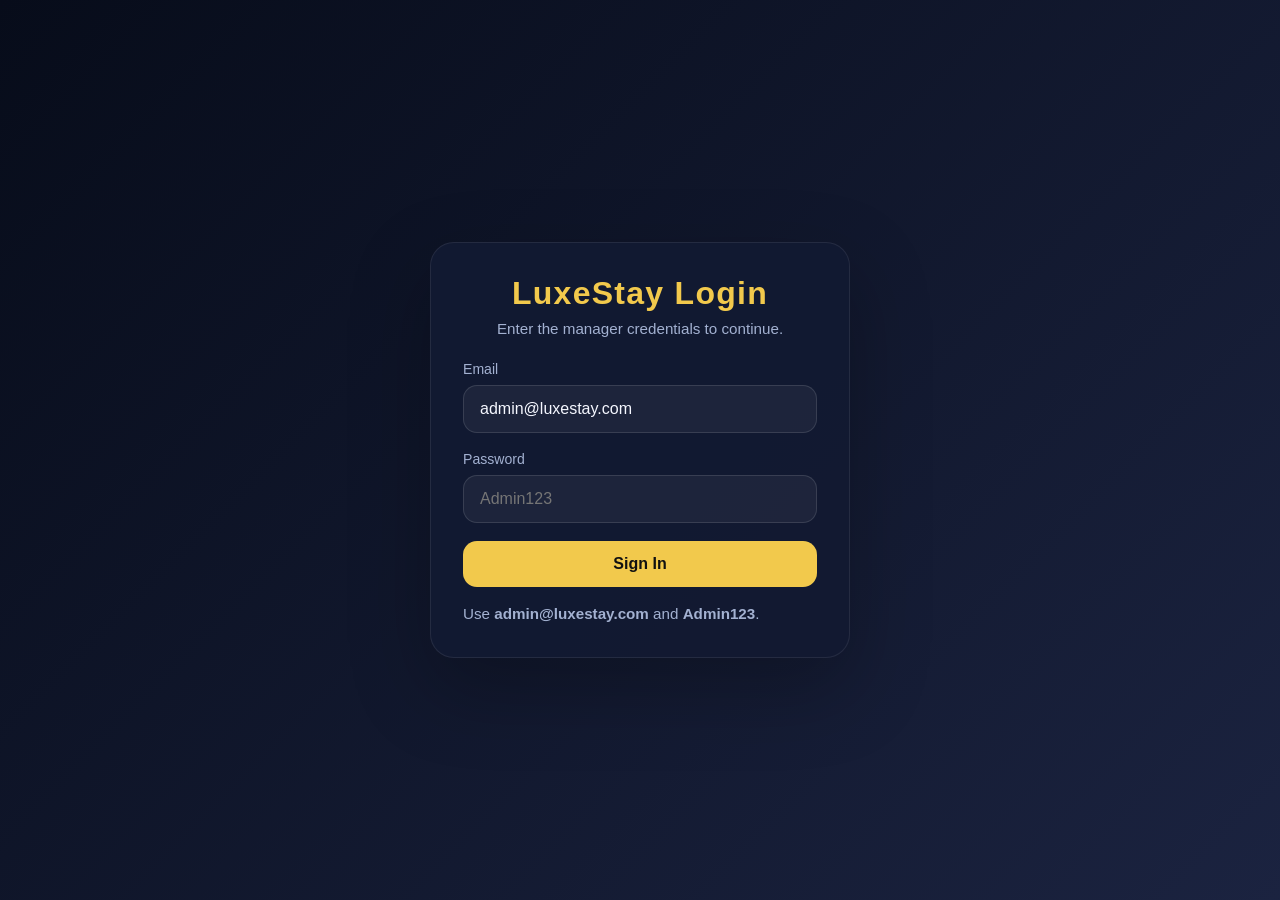
==== login.html @ e8fb21a9 "intail UI settings of hotel managments" ====
<!DOCTYPE html>
<html lang="en">
<head>
  <meta charset="UTF-8">
  <meta name="viewport" content="width=device-width, initial-scale=1.0">
  <title>LuxeStay Login</title>
  <style>
    :root {
      --bg: #060814;
      --panel: rgba(18, 26, 50, 0.95);
      --text: #f5f7ff;
      --muted: #a3b1d1;
      --gold: #f2c94c;
      --green: #27d18b;
      --danger: #ff4d4f;
      font-family: 'DM Sans', sans-serif;
    }
    * {box-sizing:border-box;}
    body {margin:0;background:linear-gradient(135deg,#070c1a,#1b2340);color:var(--text);min-height:100vh;display:flex;align-items:center;justify-content:center;}
    .login-shell {width:min(420px,calc(100% - 32px));padding:32px;background:var(--panel);border:1px solid rgba(255,255,255,0.08);border-radius:24px;box-shadow:0 30px 80px rgba(0,0,0,0.25);}
    .login-header {margin-bottom:24px;text-align:center;}
    .login-header h1 {margin:0;font-size:2rem;letter-spacing:0.04em;color:var(--gold);}
    .login-header p {margin:8px 0 0;color:var(--muted);font-size:0.95rem;}
    .form-group {margin-bottom:18px;}
    label {display:block;font-size:0.88rem;color:var(--muted);margin-bottom:8px;}
    input {width:100%;padding:14px 16px;border:1px solid rgba(255,255,255,0.12);border-radius:14px;background:rgba(255,255,255,0.05);color:var(--text);font-size:1rem;outline:none;}
    input:focus {border-color:rgba(242,201,76,0.8);box-shadow:0 0 0 4px rgba(242,201,76,0.15);}
    .btn {width:100%;padding:14px 16px;border:none;border-radius:14px;background:var(--gold);color:#111;font-weight:700;font-size:1rem;cursor:pointer;transition:transform .2s ease;}
    .btn:hover {transform:translateY(-1px);}
    .note {margin-top:16px;font-size:0.95rem;color:var(--muted);line-height:1.5;}
    .error {margin-top:14px;padding:12px 14px;border-radius:14px;background:rgba(255,77,79,0.14);color:#ffb3b8;font-size:0.95rem;display:none;}
  </style>
</head>
<body>
  <div class="login-shell">
    <div class="login-header">
      <h1>LuxeStay Login</h1>
      <p>Enter the manager credentials to continue.</p>
    </div>
    <div class="form-group">
      <label for="login-email">Email</label>
      <input id="login-email" type="email" placeholder="admin@luxestay.com" value="admin@luxestay.com">
    </div>
    <div class="form-group">
      <label for="login-password">Password</label>
      <input id="login-password" type="password" placeholder="Admin123" value="">
    </div>
    <button class="btn" onclick="handleLogin()">Sign In</button>
    <div class="error" id="login-error">Invalid email or password.</div>
    <div class="note">Use <strong>admin@luxestay.com</strong> and <strong>Admin123</strong>.</div>
  </div>
  <script>
    const validEmail = 'admin@luxestay.com';
    const validPassword = 'Admin123';

    function handleLogin() {
      const email = document.getElementById('login-email').value.trim();
      const password = document.getElementById('login-password').value;
      const error = document.getElementById('login-error');
      error.style.display = 'none';
      if (email === validEmail && password === validPassword) {
        localStorage.setItem('luxestayLoggedIn', 'true');
        window.location.href = 'index.html';
      } else {
        error.style.display = 'block';
      }
    }

    if (localStorage.getItem('luxestayLoggedIn') === 'true') {
      window.location.href = 'index.html';
    }
  </script>
</body>
</html>
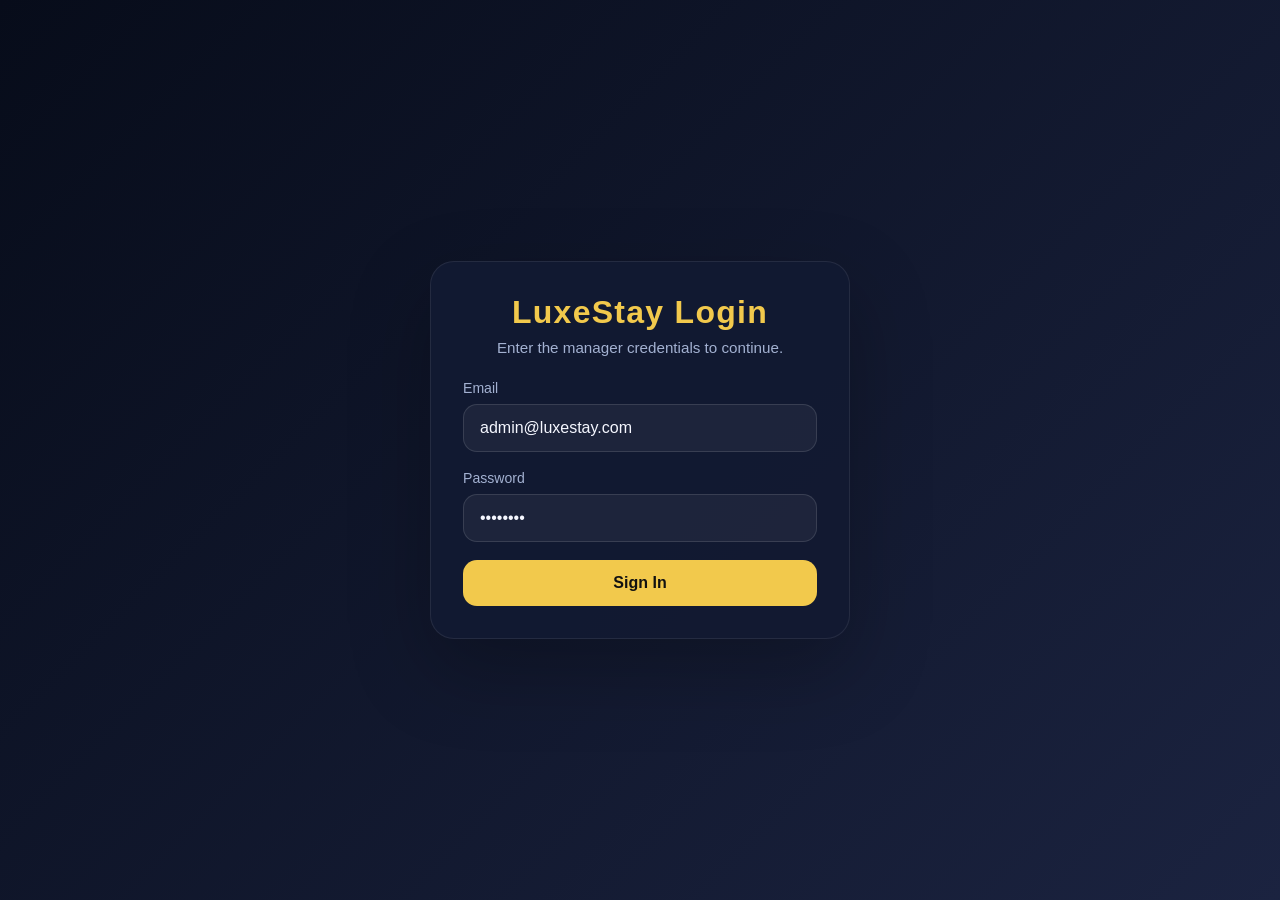
==== commit a932079a: "enahnce the UI" ====
--- a/login.html
+++ b/login.html
@@ -43,11 +43,11 @@
     </div>
     <div class="form-group">
       <label for="login-password">Password</label>
-      <input id="login-password" type="password" placeholder="Admin123" value="">
+      <input id="login-password" type="password" placeholder="Admin123" value="Admin123">
     </div>
     <button class="btn" onclick="handleLogin()">Sign In</button>
     <div class="error" id="login-error">Invalid email or password.</div>
-    <div class="note">Use <strong>admin@luxestay.com</strong> and <strong>Admin123</strong>.</div>
+  
   </div>
   <script>
     const validEmail = 'admin@luxestay.com';
